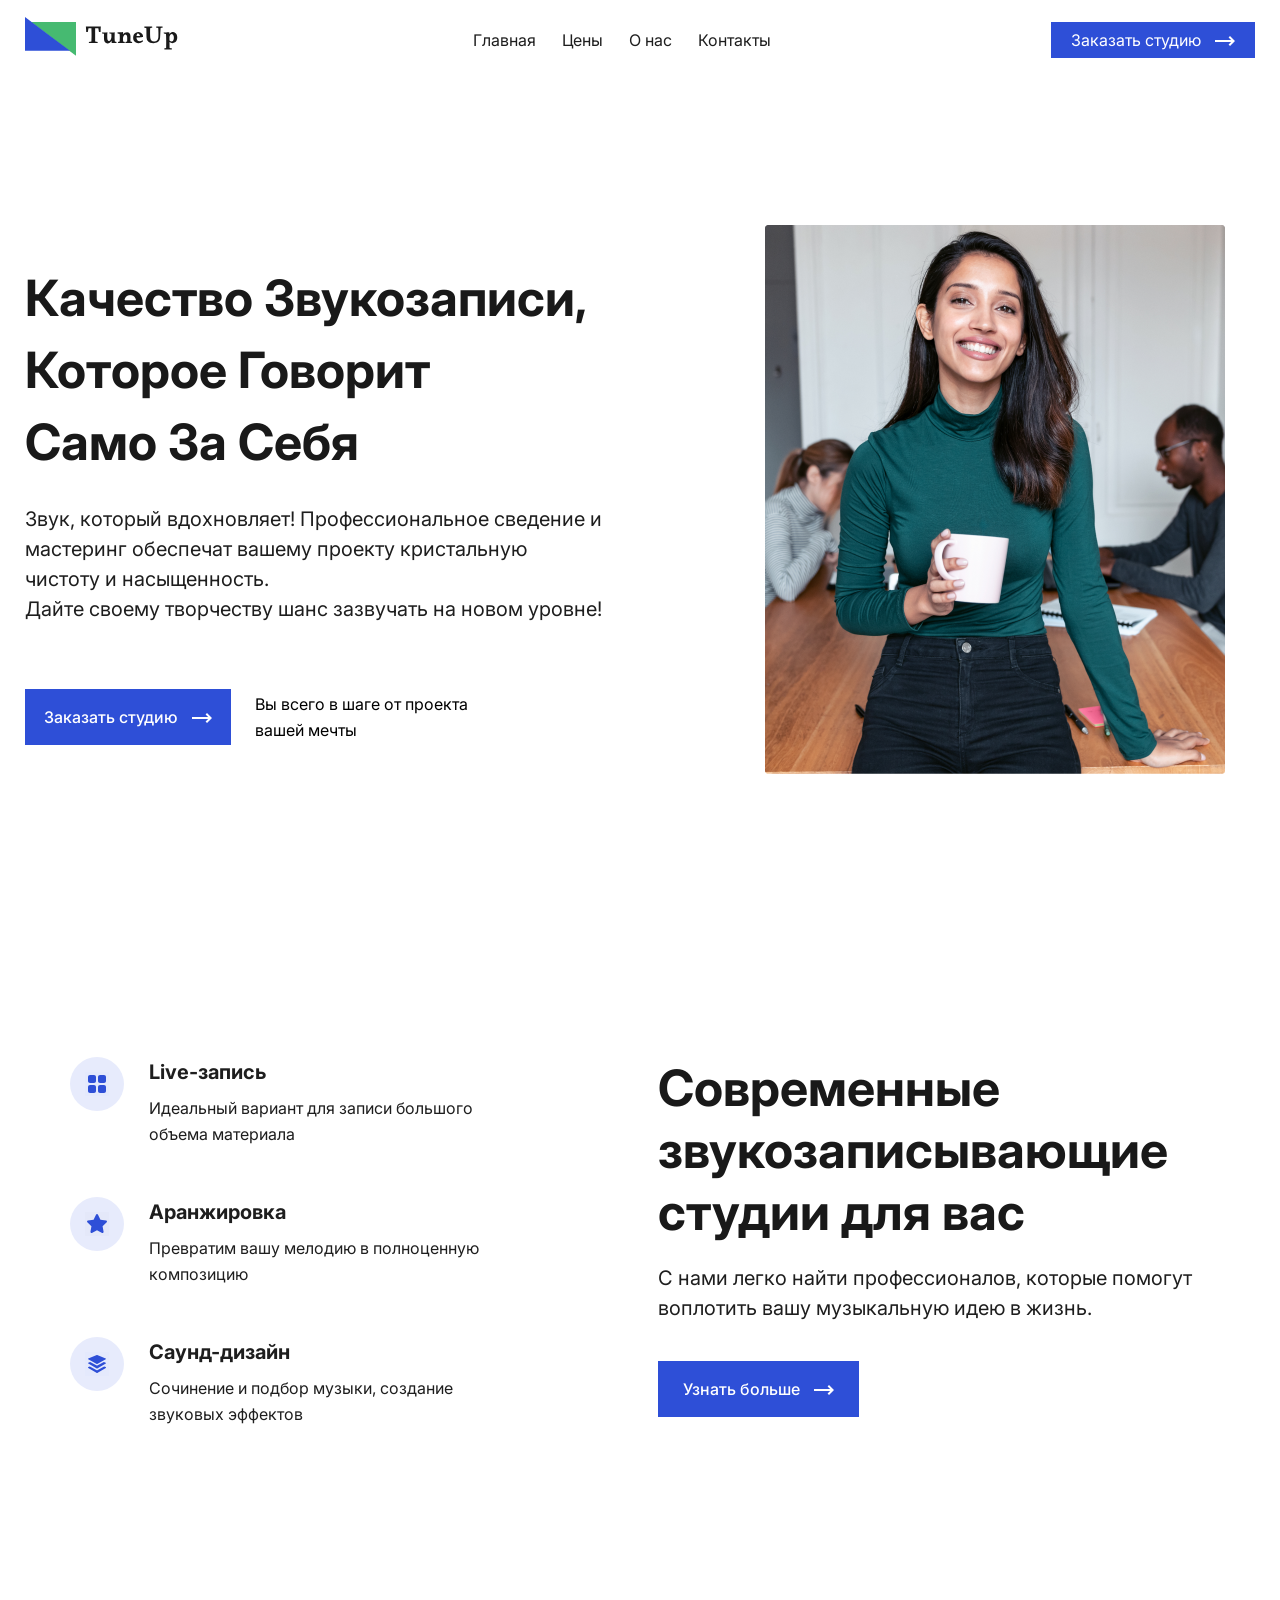
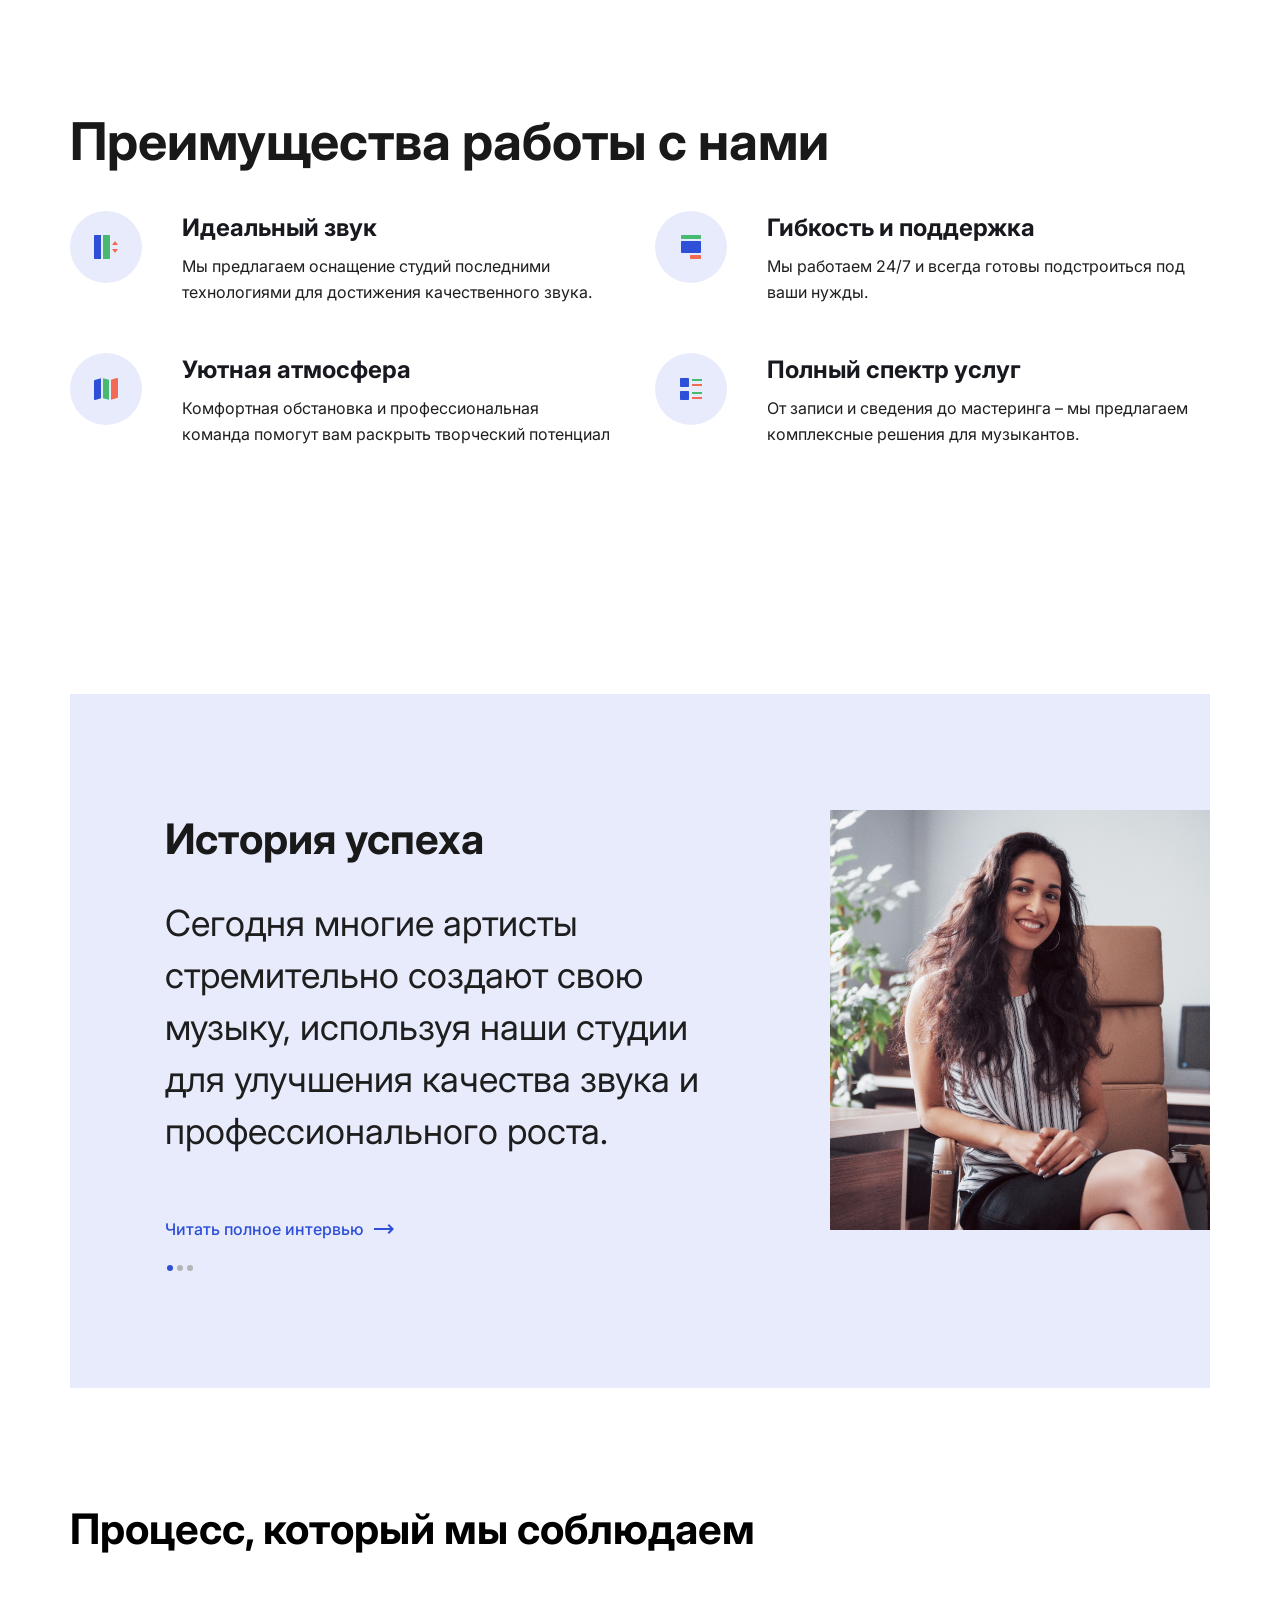
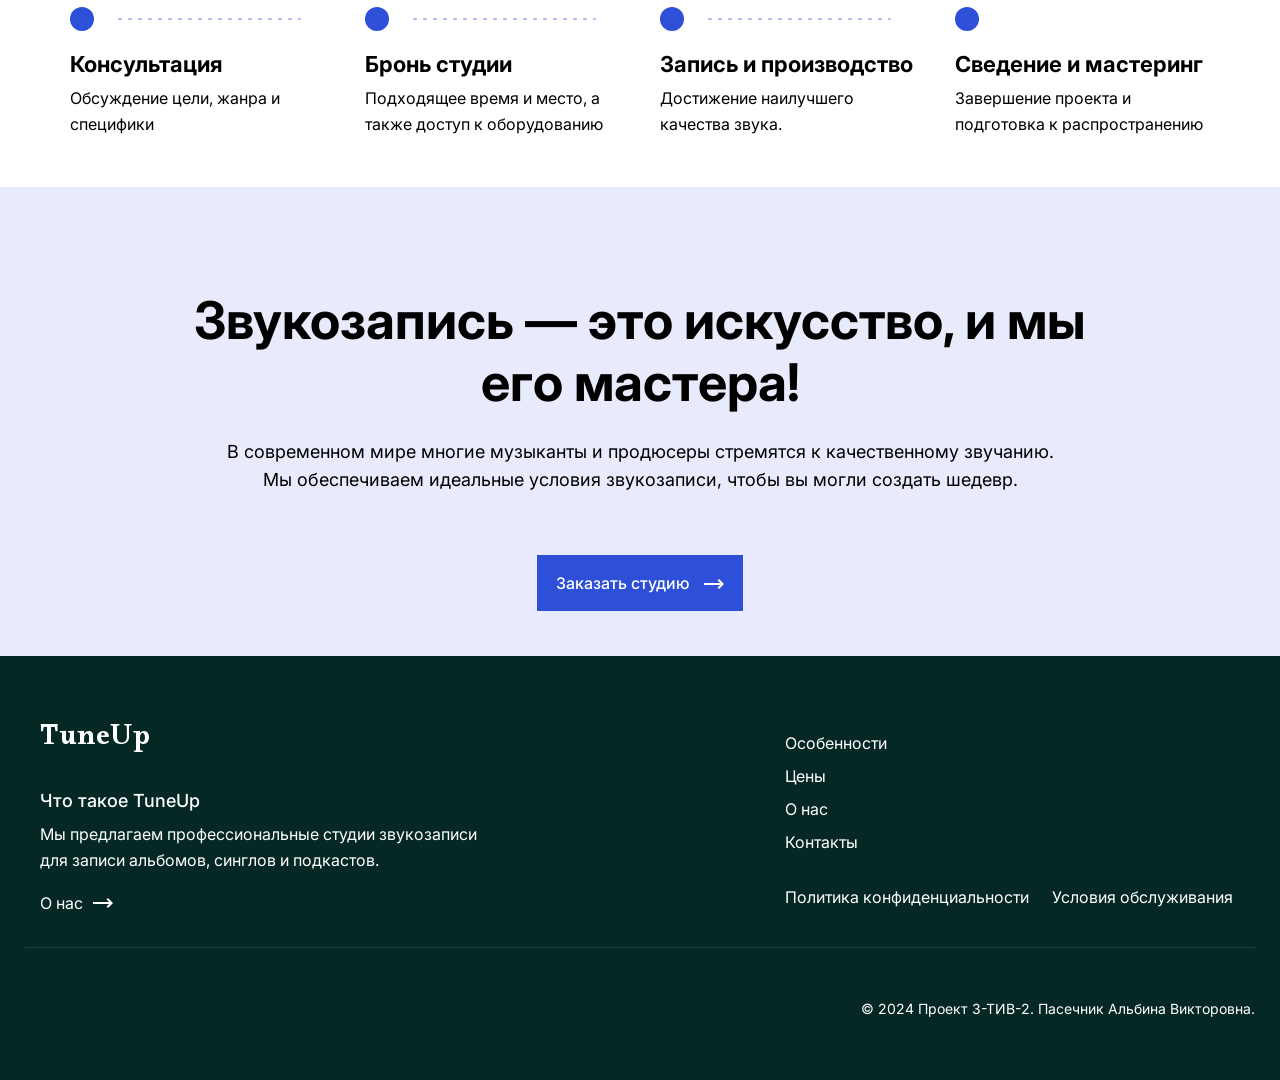
==== index.html @ cd6bf5fb "Add files via upload" ====
<!DOCTYPE html>
<html lang="ru">

<head>
    <meta charset="UTF-8">
    <meta name="viewport" content="width=device-with, initial-scale=1.0">
    <title>TuneUp - Современные звукозаписывающие студии</title>
    <link
        href="https://fonts.googleapis.com/css2?family=Inter:ital,opsz,wght@0,14..32,100..900;1,14..32,100..900&display=swap"
        rel="stylesheet">
    <link href="https://fonts.googleapis.com/css2?family=Alkalami&display=swap" rel="stylesheet">
    <link rel="stylesheet" href="css/reset.css">
    <link rel="stylesheet" href="css/slick.css">
    <link rel="stylesheet" href="css/style.css">

</head>

<body>
    <header id="header">
        <div class="container">
            <div class="header__top">
                <div class="logo">
                    <a href="main.html">
                        <img src="img/Logo.svg" alt="">
                    </a>
                </div>
                <nav class="menu">
                    <div class="menu__btn">
                        <span></span>
                    </div>
                    <ul class="menu__list">
                        <li><a href="main.html">Главная</a></li>
                        <li><a href="price.html">Цены</a></li>
                        <li><a href="about.html">О нас</a></li>
                        <li><a href="contacts.html">Контакты</a></li>
                    </ul>
                </nav>
                <div class="header-btn">
                    <a href="">Заказать студию</a>
                    <img src="img/long_right.svg" alt="">
                </div>
            </div>

            <div class="header__content">
                <div class="text-content">
                    <h1 class="header__content-title">Качество звукозаписи, <br /> которое говорит <br /> само за себя
                    </h1>
                    <p class="header__content-desc">Звук, который вдохновляет! Профессиональное сведение и мастеринг
                        обеспечат вашему проекту кристальную чистоту и насыщенность. <br /> Дайте своему творчеству шанс
                        зазвучать на новом уровне!</p>
                    <div class="btn-container">
                        <div class="header__content-btn">
                            <a href="">Заказать студию</a>
                            <img src="img/long_right.svg" alt="">
                        </div>
                        <p class="header__content-subdesc">Вы всего в шаге от проекта вашей мечты</p>
                    </div>
                </div>
                <div class="img-content">
                    <img src="img/Image main.png" alt="">
                </div>
            </div>
        </div>
    </header>
    <main>
        <section id="more">
            <div class="container">
                <div class="more__content">

                    <div class="more__content-list">
                        <div class="mc-item">
                            <div class="mc-icon">
                                <img src="img/live.svg" alt="">
                            </div>
                            <div class="mc-text">
                                <h3>Live-запись</h3>
                                <p>Идеальный вариант для записи большого объема материала</p>
                            </div>
                        </div>
                        <div class="mc-item">
                            <div class="mc-icon">
                                <img src="img/aranz.svg" alt="">
                            </div>
                            <div class="mc-text">
                                <h3>Аранжировка</h3>
                                <p>Превратим вашу мелодию в полноценную композицию </p>
                            </div>
                        </div>
                        <div class="mc-item">
                            <div class="mc-icon">
                                <img src="img/sound.svg" alt="">
                            </div>
                            <div class="mc-text">
                                <h3>Саунд-дизайн</h3>
                                <p>Сочинение и подбор музыки, создание звуковых эффектов</p>
                            </div>
                        </div>
                    </div>

                    <div class="mc-desc">
                        <h1>Современные звукозаписывающие студии для вас</h1>
                        <p>С нами легко найти профессионалов, которые помогут воплотить вашу музыкальную идею в жизнь.
                        </p>
                        <div class="mc-btn">
                            <a href="">Узнать больше</a>
                            <img src="img/long_right.svg" alt="">
                        </div>
                    </div>
                </div>
            </div>
        </section>
        <section id="features">
            <div class="container">
                <h1 class="features__title">Преимущества работы с нами</h1>
                <div class="features__container">
                    <div class="features-item">
                        <img src="img/Feature Icon with circle.svg" alt=""></img>
                        <div class="features-text">
                            <h3>Идеальный звук</h3>
                            <p>Мы предлагаем оснащение студий последними технологиями для достижения качественного
                                звука.
                            </p>
                        </div>
                    </div>
                    <div class="features-item">
                        <img src="img/Feature Icon with circle (2).svg" alt=""></img>
                        <div class="features-text">
                            <h3>Гибкость и поддержка</h3>
                            <p>Мы работаем 24/7 и всегда готовы подстроиться под ваши нужды.</p>
                        </div>
                    </div>
                    <div class="features-item">
                        <img src="img/Feature Icon with circle (1).svg" alt=""></img>
                        <div class="features-text">
                            <h3>Уютная атмосфера</h3>
                            <p>Комфортная обстановка и профессиональная команда помогут вам раскрыть творческий
                                потенциал
                            </p>
                        </div>
                    </div>
                    <div class="features-item">
                        <img src="img/Feature Icon with circle (3).svg" alt=""></img>
                        <div class="features-text">
                            <h3>Полный спектр услуг</h3>
                            <p>От записи и сведения до мастеринга – мы предлагаем комплексные решения для музыкантов.
                            </p>
                        </div>
                    </div>
                </div>
            </div>
        </section>
        <section id="case">
            <div class="container">
                <div class="case__content">
                    <div class="case-slider__item">
                        <div class="case-slider__item-content">
                            <div class="case-slider__item-info">
                                <h3 class="case-slider__title">История успеха</h3>
                                <p class="case-slider__text">Сегодня многие артисты стремительно создают свою музыку,
                                    используя наши студии для улучшения качества звука и профессионального роста.</p>
                                <div class="case-slider__link-box">
                                    <a href="" class="case-slider__link"> Читать полное интервью</a>
                                    <img class='case-slider__icon' src="img/long_right_blue.svg" alt="">
                                </div>
                            </div>
                            <div class="case-slider__item-photo">
                                <img src="img/case.png" alt="">
                            </div>
                        </div>
                    </div>
                    <div class="case-slider__item">
                        <div class="case-slider__item-content">
                            <div class="case-slider__item-info">
                                <h3 class="case-slider__title">История успеха</h3>
                                <p class="case-slider__text">Сегодня многие артисты стремительно создают свою музыку,
                                    используя наши студии для улучшения качества звука и профессионального роста.</p>
                                <div class="case-slider__link-box">
                                    <a href="" class="case-slider__link"> Читать полное интервью</a>
                                    <img src="img/long_right_blue.svg" alt="">
                                </div>
                            </div>
                            <div class="case-slider__item-photo">
                                <img src="img/case.png" alt="">
                            </div>
                        </div>
                    </div>
                    <div class="case-slider__item">
                        <div class="case-slider__item-content">
                            <div class="case-slider__item-info">
                                <h3 class="case-slider__title">История успеха</h3>
                                <p class="case-slider__text">Сегодня многие артисты стремительно создают свою музыку,
                                    используя наши студии для улучшения качества звука и профессионального роста.</p>
                                <div class="case-slider__link-box">
                                    <a href="" class="case-slider__link"> Читать полное интервью</a>
                                    <img src="img/long_right_blue.svg" alt="">
                                </div>
                            </div>
                            <div class="case-slider__item-photo">
                                <img src="img/case.png" alt="">
                            </div>
                        </div>
                    </div>
                </div>
            </div>
        </section>
        <section id="process">
            <div class="container">
                <h3 class="process__title">Процесс, который мы соблюдаем</h3>
                <div class="process__steps">
                    <div class="process__steps-item">
                        <div class="indicate">
                            <img src="img/Circle.svg" alt="">
                            <img class='ind-line' src="img/Line Indicator.svg" alt="">
                        </div>
                        <h3>Консультация</h3>
                        <p>Обсуждение цели, жанра и специфики</p>
                    </div>
                    <div class="process__steps-item">
                        <div class="indicate">
                            <img src="img/Circle.svg" alt="">
                            <img class='ind-line' src="img/Line Indicator.svg" alt="">
                        </div>
                        <h3>Бронь студии</h3>
                        <p>Подходящее время и место, а также доступ к оборудованию</p>
                    </div>
                    <div class="process__steps-item">
                        <div class="indicate">
                            <img src="img/Circle.svg" alt="">
                            <img class='ind-line' src="img/Line Indicator.svg" alt="">
                        </div>
                        <h3>Запись и производство</h3>
                        <p>Достижение наилучшего качества звука.</p>
                    </div>
                    <div class="process__steps-item">
                        <div class="indicate">
                            <img src="img/Circle.svg" alt="">
                        </div>
                        <h3>Сведение и мастеринг</h3>
                        <p>Завершение проекта и подготовка к распространению</p>
                    </div>
                </div>
            </div>
        </section>
        <section id="CTA">
            <div class="container">
                <div class="CTA__content">
                    <h3 class="CTA__title">Звукозапись — это искусство,
                        и мы его мастера! </h3>
                    <p class="CTA__info">В современном мире многие музыканты и продюсеры стремятся к качественному
                        звучанию. </br>Мы обеспечиваем идеальные условия звукозаписи, чтобы вы могли создать шедевр.</p>
                    <div class="CTA__btn">
                        <a href="">Заказать студию</a>
                        <img src="img/long_right.svg" alt="">
                    </div>
                </div>
            </div>
        </section>
    </main>
    <footer id="footer">
        <div class="container">
            <div class="footer-box">
                <div class="footer__column footer__info">
                    <div class="footer__logo">TuneUp </div>
                    <div class="footer__text">
                        <h3>Что такое TuneUp </h3>
                        <p>Мы предлагаем профессиональные студии звукозаписи для записи альбомов, синглов и подкастов.
                        </p>
                    </div>
                    <div class="footer__link">
                        <a href="about.html">
                            <p>О нас</p>
                        </a>
                        <img src="img/long_right.svg" alt="">

                    </div>
                </div>
                <div class="footer__column">
                    <div class="footer-list">
                        <ul>
                            <li><a href="#">Особенности</a></li>
                            <li><a href="price.html">Цены</a></li>
                            <li><a href="about.html">О нас</a></li>
                            <li><a href="contacts.html">Контакты </a></li>
                        </ul>
                    </div>
                    <div class="footer__legal">
                        <p class="footer-legal">Политика конфиденциальности</p>
                        <p>Условия обслуживания</p>
                    </div>
                </div>
            </div>
            <div class="down">
                © 2024 Проект 3-ТИВ-2. Пасечник Альбина Викторовна.
            </div>
        </div>
    </footer>
        <script src="https://ajax.googleapis.com/ajax/libs/jquery/3.6.4/jquery.min.js"></script>
        <script src="js/slick.min.js"></script>
        <script src="js/main.js"></script>
</body>

</html>
---- css/style.css ----
* {
    box-sizing: border-box;
}

body {
    font-family: "Inter", serif;
    font-size: 16px;
    line-height: 26px;
}

a {
    text-decoration: none;
    color: inherit;
}

.container {
    max-width: 1230px;
    margin: 0 auto;
}

.header__top {
    display: flex;
    justify-content: space-between;
    height: 80px;
    align-items: center;
}

.menu__list {
    display: flex;
}

.menu__list li+li {
    padding-left: 26px;
}

.menu__list a {
    color: #1E1E1E;
    font-weight: 400;
}

.menu__list a:hover {
    color: #2E4FD7;
    font-weight: 700;
}

.header-btn {
    font-weight: 400;
    color: #FFFFFF;
    background-color: #2E4FD7;
    padding: 5px 20px;
}

.header-btn a {
    margin-right: 10px;
}

.header__content {
    display: grid;
    grid-template-columns: 1fr 1fr;
    align-items: center;
    gap: 105px;
    padding: 145px 0;
}

.text-content {
    display: flex;
    flex-direction: column;
    justify-content: center;
    min-width: 635px;
}

.header__content-title {
    color: #191919;
    font-weight: 700;
    font-size: 50px;
    line-height: 72px;
    text-transform: capitalize;
    margin-bottom: 26px;
}

.header__content-desc {
    color: #1E1E1E;
    line-height: 30px;
    margin-bottom: 65px;
    font-size: 20px;
    max-width: 580px;
}

.btn-container {
    display: flex;
    align-items: center;
}

.header__content-btn {
    font-weight: 500;
    color: #FFFFFF;
    background-color: #2E4FD7;
    padding: 15px 19px;
    align-self: flex-start;
    margin-right: 24px;
}

.header__content-btn a {
    margin-right: 10px;
}

.header__content-subdesc {
    font-weight: 400;
    max-width: 215px;
}

.img-content img {
    max-width: 100%;
    height: auto;
}

.more__content {
    display: grid;
    grid-template-columns: 1fr 1.3fr;
    gap: 164px;
    padding: 131px 45px 152px 45px;
}

.more__content-list {
    display: flex;
    flex-direction: column;
    gap: 50px;
}

.mc-item {
    display: flex;
    gap: 25px;
}

.mc-icon {
    display: flex;
    align-items: flex-start;
    justify-content: center;
}

.mc-text h3 {
    font-weight: 700;
    font-size: 20px;
    margin-bottom: 8px;
    line-height: 30px;
    color: #1E1E1E;
}

.mc-text p {
    font-weight: 400;
    max-width: 330px;
    color: #1E1E1E;
}

.mc-desc h1 {
    font-size: 50px;
    font-weight: 700;
    line-height: 62px;
    margin-bottom: 20px;
    color: #191919;
}

.mc-desc p {
    font-size: 20px;
    font-weight: 400;
    line-height: 30px;
    margin-bottom: 38px;
    color: #1E1E1E;
}

.mc-btn {
    font-weight: 500;
    color: #FFFFFF;
    background-color: #2E4FD7;
    padding: 15px 25px;
    width: auto;
    max-width: fit-content;
}

.mc-btn a {
    margin-right: 10px;
}

.features__title {
    font-size: 52px;
    line-height: 62px;
    font-weight: 700;
    color: #191919;
    margin: 132px 0px 38px 45px;
}

.features__container {
    padding: 0 45px 132px;
    display: grid;
    grid-template-columns: repeat(2, 1fr);
    gap: 48px 30px;
}

.features-item {
    display: flex;
    align-items: start;
    gap: 40px;
    max-width: 540px;
}

.features-item h3 {
    font-weight: 700;
    font-size: 24px;
    line-height: 34px;
    margin-bottom: 8px;
    color: #18191F;
}

.features-item p {
    color: #1E1E1E;
}

.case__content {
    margin: 115px 45px;
    background-color: #E7EBFC;
}

.case-slider__item-content {
    display: flex;
    justify-content: space-between;
}

.case-slider__item-info {
    max-width: 588px;
    margin: 119px 47px 116px 95px;
}

.case-slider__title {
    font-size: 42px;
    font-weight: 700;
    line-height: 52px;
    color: #191919;
    margin-bottom: 32px;
}

.case-slider__text {
    font-size: 36px;
    line-height: 52px;
    color: #1E1E1E;
    margin-bottom: 59px;
}

.case-slider__link-box {
    display: flex;
    align-items: center;
    font-weight: 500;
    color: #2E4FD7;
    margin-bottom: 30px;
}

.case-slider__link {
    margin-right: 10px;
}

.case-slider__icon {
    width: 20px;
    height: 10px;
}

.case-slider__item-photo {
    margin-top: 116px;
}

.case-dots {
    list-style: none;
    position: absolute;
    display: flex;
    top: 80%;
    left: 8.5%;
}

.case-dots button {
    border: none;
    background-color: #B4B4B4;
    font-size: 0;
    padding: 0;
    width: 6px;
    height: 6px;
    border-radius: 4px;
    cursor: pointer;
    margin-right: 4px;
}

.case-dots .slick-active button {
    background-color: #2E4FD7;
}

.process__title {
    font-size: 42px;
    line-height: 52px;
    font-weight: 700;
    margin-bottom: 52px;
    margin-left: 45px;
}

.process__steps {
    display: flex;
    justify-content: space-between;
    align-items: center;
    gap: 30px;
    margin: 0 45px 50px 45px;
}

.process__steps-item h3 {
    font-size: 22px;
    line-height: 34px;
    font-weight: 700;
    margin-bottom: 52px;
    margin-bottom: 4px;
}

.process__steps-item p {
    max-width: 255px;
}

.indicate {
    display: flex;
    align-items: center;
    margin-bottom: 16px;
}

.ind-line {
    margin-left: 24px;
}

#CTA {
    background-color: #E7EBFC;
}

.CTA__content {
    padding: 103px 140px 45px 140px;
    display: grid;
}

.CTA__title {
    font-size: 52px;
    line-height: 62px;
    font-weight: 700;
    text-align: center;
    margin-bottom: 24px;
}

.CTA__info {
    font-size: 18px;
    line-height: 28px;
    text-align: center;
    margin-bottom: 61px;
}

.CTA__btn {
    font-weight: 500;
    color: #FFFFFF;
    background-color: #2E4FD7;
    padding: 15px 19px;
    width: auto;
    max-width: fit-content;
    margin: auto;
}

.CTA__btn a {
    margin-right: 10px;
}

#footer {
    background-color: #052825;
    color: #FFFFFF;
}

.footer-box {
    padding: 74px 15px 60px 15px;
    display: grid;
    grid-template-columns: 1fr 1fr;
    gap: 290px;
    position: relative;
}

.footer__column {
    margin-bottom: 22px;
}

.footer__info {
    max-width: 441px;
}

.footer__logo {
    font-family: "Alkalami", serif;
    font-weight: 400;
    font-size: 29px;
    line-height: 24px;
    margin-bottom: 33px;
}

.footer__text h3 {
    font-size: 18px;
    font-weight: 500;
    line-height: 28px;
    margin-bottom: 6px;
}

.footer__text p {
    margin-bottom: 17px;
}

.footer__link {
    display: flex;
    align-items: center;
}

.footer__link a {
    margin-right: 10px;
}

.footer-list li {
    list-style-type: none;
}

.footer-list li+li {
    margin-top: 7px;
}

.footer__legal {
    display: flex;
    margin-top: 29px;
}

.footer-legal {
    margin-right: 23px;
}

.footer-box::after {
    content: '';
    position: absolute;
    width: 100%;
    height: 1.4px;
    background-color: #fff;
    opacity: 10%;
    top: 85%;
}

.down {
    padding-bottom: 60px;
    font-size: 14px;
    line-height: 22px;
    display: flex;
    justify-content: flex-end;
}


#price {
    background-color: #052825;
    padding-bottom: 150px;
}

.price__title {
    display: flex;
    justify-content: center;
    padding-top: 122px;
}

.price__title h1 {
    font-size: 52px;
    line-height: 62px;
    font-weight: 700;
    text-align: center;
    color: #FFFFFF;
    max-width: 730px;
    left: 50%;
    margin-bottom: 53px;
}

.price__table {
    display: grid;
    grid-template-columns: 1fr 1fr 1fr;
    padding-bottom: 38px;
}

.price__table-item {
    background-color: #fff;
    margin: 0 30px 30px 0;
    padding: 40px 32px;
}

.table__item-title {
    font-size: 24px;
    font-weight: 700;
    line-height: 34px;
    color: #191919;
    margin-bottom: 12px;
}

.table__item-text {
    color: #191919;
    max-width: 286px;
    margin-bottom: 40px;
}

.text-marg {
    margin-bottom: 64px;
}

.price__item-link {
    display: flex;
    align-items: center;
}

.price__item-link a {
    color: #2E4FD7;
    font-size: 14px;
    font-weight: 500;
    line-height: 22px;
    margin-right: 8px;
}

.price__table-item img {
    margin-bottom: 50px;
}

.price__item-link img {
    margin: 0;
}

.price-btn {
    display: flex;
    justify-content: center;
}

.price-btn a {
    font-weight: 500;
    padding: 15px 10px 15px 25px;
    color: #FFFFFF;
}

.border-btn {
    padding: 15px 25px;
    border: 1px solid #fff;
}

#about__info {
    background-color: #E7EBFC;
}

.about__info-content {
    padding: 134px 0 99px;
}

.about__info-title {
    font-size: 50px;
    font-weight: 700;
    line-height: 72px;
    text-transform: capitalize;
    margin-bottom: 31px;
}

.about__info-text {
    font-size: 24px;
    line-height: 34px;
    font-style: italic;
    margin-bottom: 36px;
}

.about__info-signature {
    display: grid;
    grid-template-columns: auto 1fr;
    margin-bottom: 36px;
}

.about__info-signature img {
    margin-right: 24px;
}

.about__info-signature-name {
    font-size: 18px;
    line-height: 28px;
    font-weight: 500;
    margin-bottom: 7px;
    margin-top: 10px;
}

.about__info-signature-job {
    margin-bottom: 19px;
}

.about__info-btn {
    font-weight: 500;
    color: #FFFFFF;
    background-color: #2E4FD7;
    padding: 15px 25px;
    width: auto;
    max-width: fit-content;
}

.about__info-btn a {
    margin-right: 10px;
}

#numbers {
    background-color: #2E4FD7;
}

.numbers__content {
    padding: 71px 0 53px;
}

.numbers__content h1 {
    font-size: 42px;
    line-height: 52px;
    font-weight: 700;
    color: #FFFFFF;
    text-align: center;
    margin-bottom: 8px;
}

.numbers__content-text {
    font-size: 20px;
    line-height: 30px;
    color: #FFFFFF;
    text-align: center;
    margin-bottom: 45px;
}

.numbers__goals {
    display: flex;
    justify-content: space-between;
    align-items: center;
    position: relative;
}

.numbers__goals-item {
    text-align: center;
    color: #FFFFFF;
    position: relative;
}

.numbers__goals-item:not(:last-child)::after {
    content: '';
    position: absolute;
    top: 42%;
    right: -35%;
    transform: translateY(-50%);
    width: 1px;
    height: 82%;
    background-color: #fff;
}

.numbers__goals-item h2 {
    font-size: 52px;
    line-height: 62px;
    font-weight: 700;
}

.numbers__goals-item p {
    font-size: 18px;
    line-height: 28px;
}

.tour__content {
    margin: 100px 0;
    display: flex;
}

.tour__img {
    position: relative;
    margin-right: 164px;
}

.tour__img p {
    font-size: 20px;
    line-height: 30px;
    color: #FFFFFF;
    max-width: 214px;
    position: absolute;
    bottom: 0px;
    left: 0px;
    margin-left: 29px;
    margin-bottom: 31px;
}

.tour__text {
    max-width: 635px;
}

.tour__text h1 {
    font-size: 50px;
    line-height: 62px;
    font-weight: 700;
    margin-bottom: 30px;
}

.tour__text p {
    font-size: 20px;
    line-height: 30px;
    margin-bottom: 30px;
}

.tour__text-btn {
    display: flex;
    align-items: center;
}

.tour__text-btn img {
    margin-right: 14px;
}

.tour__text-btn-a {
    font-size: 18px;
    line-height: 28px;
}

.tools__container {
    margin: 127px 0;
    display: flex;
    justify-content: space-between;
}

.tools__table {
    display: grid;
    grid-template-columns: 1fr 1fr;
}

.tools__table-item {
    max-width: 255px;
    margin-right: 90px;
    margin-bottom: 60px;
}

.tools__table-icon {
    margin-bottom: 16px;
}

.tools__table-title {
    font-size: 20px;
    line-height: 30px;
    font-weight: 700;
    margin-bottom: 7px;
}

.command__content {
    margin-top: 100px;
    display: flex;
    justify-content: space-between;
    align-items: center;
}

.command__content h1 {
    font-size: 42px;
    line-height: 52px;
    font-weight: 700;
    max-width: 760px;
    margin-bottom: 50px;
}

.command__content-sub {
    font-size: 24px;
    line-height: 34px;
    color: #2E4FD7;
    margin-bottom: 24px;
}

.command__slider {
    display: flex;
    justify-content: space-between;
    margin-bottom: 100px;
}

.command__slider__item img {
    margin-bottom: 24px;
}

.command__slider__item-name {
    font-weight: 600;
    font-size: 24px;
    line-height: 34px;
    margin-bottom: 4px;
}

.command__slider__item-job {
    font-weight: 500;
    font-size: 20px;
    line-height: 30px;
}

.command__arrows {
    align-self: end;
    display: flex;
    margin-bottom: 50px;
}

.command-prev {
    margin-right: 15px;
}

.command-next {
    margin-right: 60px;
}

.review__content {
    margin: 115px 45px;
    background-color: #E7EBFC;
}

.review-slider__item-content {
    display: flex;
    justify-content: space-between;
}

.review-slider__item-info {
    max-width: 588px;
    margin: 119px 47px 116px 95px;
}

.review-slider__title {
    font-size: 42px;
    font-weight: 700;
    line-height: 52px;
    color: #191919;
    margin-bottom: 32px;
}

.review-slider__text {
    font-size: 36px;
    line-height: 52px;
    color: #1E1E1E;
    margin-bottom: 50px;
}

.review-slider__text-name {
    font-size: 36px;
    line-height: 52px;
    color: #1E1E1E;
    margin-bottom: 71px;
}

.review-slider__item-photo {
    margin-top: 116px;
}

.review-dots {
    list-style: none;
    position: absolute;
    display: flex;
    top: 80%;
    left: 8.5%;
}

.review-dots button {
    border: none;
    background-color: #B4B4B4;
    font-size: 0;
    padding: 0;
    width: 6px;
    height: 6px;
    border-radius: 4px;
    cursor: pointer;
    margin-right: 4px;
}

.review-dots .slick-active button {
    background-color: #2E4FD7;
}

#Tune-contacts {
    background-color: #E7EBFC;
    position: relative;
}

.Tune-contacts__content {
    padding: 109px 0 72px;
    max-width: 480px;
}

.Tune-contacts__content h1 {
    font-size: 55px;
    line-height: 72px;
    font-weight: 700;
    margin-bottom: 29px;
}

.Tune-contacts__content p {
    font-size: 20px;
    line-height: 32px;
    margin-bottom: 98px;
}

.Tune-contacts-btns {
    display: flex;
}

.Tune-contacts-btns a {
    padding: 15px 12px 18px;
}

.btn__one-text {
    font-size: 14px;
    font-weight: 600;
}

.btn__two-text {
    font-size: 14px;
    font-weight: 600;
}

.btn__one {
    background-color: #2E4FD7;
    color: #FFFFFF;
    margin-right: 30px;
}

.btn__two {
    background-color: #FFFFFF;
    color: #2E4FD7;
    border: solid;
    border-width: 1px;
    border-color: #2E4FD7;
}

.contacts__form {
    position: absolute;
    top: 125px;
    right: 26%;
    max-width: 487px;
    border: solid;
    border-width: 1px;
    border-color: #B4B4B4;
    padding: 36px 30px 26px;
    background-color: #fff;
}

.contacts__form__content h2 {
    font-size: 28px;
    font-weight: 600;
    margin-bottom: 10px;
}

.contacts__form__content p {
    font-size: 18px;
    line-height: 30px;
    color: #64626A;
    max-width: 427px;
    margin-bottom: 24px;
}

.contacts_form-text {
    display: flex;
    justify-content: space-between;
}

.contacts_form-text h3 {
    display: flex;
    font-weight: 500;
    margin-bottom: 11px;
}

.form-dot {
    color: #2E4FD7;
}

.contacts_form-text input {
    width: 204px;
    min-height: 52px;
    padding: 18px;
    border: solid;
    border-width: 1px;
    border-color: #b3b1b7;
    margin-bottom: 24px;
}

.contacts_form-text input::placeholder {
    font-size: 14px;
    color: #b3b1b7;
}

.contacts_form-group h3 {
    display: flex;
    font-weight: 500;
    margin-bottom: 11px;
}

.contacts_form-group select {
    width: 100%;
    min-height: 52px;
    padding: 18px;
    border: solid;
    border-width: 1px;
    border-color: #b3b1b7;
    margin-bottom: 24px;
    color: #b3b1b7;
    font-size: 14px;
}

.contacts_form-group select:hover {
    cursor: pointer;
}

.selected {
    display: none;
}

.contacts_form-message h3 {
    display: flex;
    font-weight: 500;
    margin-bottom: 11px;
}

.contacts_form-message textarea {
    min-width: 427px;
    min-height: 122px;
    padding: 18px;
    border: solid;
    border-width: 1px;
    border-color: #b3b1b7;
    margin-bottom: 28px;
    resize: vertical;
    font-size: 14px;
    font-family: "Inter", serif;
}

textarea::placeholder {
    color: #b3b1b7;
}

.contacts__btn {
    background-color: #2E4FD7;
    color: #FFFFFF;
    padding: 17px 0 19px;
    border: none;
    font-weight: 600;
    font-family: "Inter", serif;
    width: 100%;
}

#adress {
    margin-top: 221px;
    padding: 88px 0;
}

.adress__title {
    display: flex;
    justify-content: space-between;
    margin-bottom: 87px;
}

.adress__title h1 {
    font-size: 52px;
    line-height: 62px;
    font-weight: 700;
}

.adress__title p {
    color: #64626A;
    line-height: 30px;
    font-size: 20px;
    max-width: 476px;
    margin-right: 99px;
}

.adress__map {
    display: flex;
    justify-content: space-between;
}

.adress__map-text img {
    margin-bottom: 30px;
}

.adress__map-text h2 {
    font-size: 32px;
    line-height: 38px;
    font-weight: 700;
    margin-bottom: 10px;
}

.adress__map-text p {
    font-size: 20px;
    line-height: 30px;
    color: #1E1E1E;
    margin-bottom: 29px;
}

.adress__map-text a {
    color: #2E4FD7;
    font-size: 20px;
    font-weight: 600;
}

@media (max-width: 390px) {
    .logo {
        margin-left: 30px;
    }

    .menu__list {
        display: none;
        position: absolute;
        top: 85px;
        width: 100%;
        left: 0;
        text-align: center;
        background-color: #e9e9e9
    }

    .menu__list li+li {
        padding-left: 0;
    }

    .menu__list a {
        display: block;
        padding: 10px 0;

    }

    .header-btn {
        display: none;
    }

    .menu__btn {
        width: 35px;
        height: 20px;
        position: relative;
        margin-right: 30px;
    }

    .menu__btn span {
        position: absolute;
        width: 100%;
        height: 3px;
        background-color: #2E4FD7;
        top: 8px;
    }

    .menu__btn::after,
    .menu__btn::before {
        content: "";
        width: 100%;
        height: 3px;
        background-color: #2E4FD7;
        position: absolute;
    }

    .menu__btn::after {
        top: 0;
    }

    .menu__btn::before {
        bottom: 0;
    }

    .header__content {
        display: block;
        padding: 30px 0 0 34px;
    }

    .header__content-title {
        font-size: 32px;
        line-height: 40px;
        max-width: 322px;
        margin-bottom: 20px;
    }

    .header__content-desc {
        font-size: 15px;
        max-width: 322px;
        margin-bottom: 39px;
    }

    .btn-container {
        display: block;
    }

    .header__content-btn {
        text-align: center;
        max-width: 322px;
        ;
        margin: 0 0 5px 0;
    }

    .header__content-subdesc {
        text-align: center;
        max-width: 322px;
        font-size: 15px;
        margin-bottom: 20px;
    }

    .img-content img {
        max-width: 322px;
        max-height: 384px;
    }

    .text-content {
        min-width: 322px;
    }

    .more__content {
        grid-template-columns: repeat(1, 1fr);
        grid-template-rows: repeat(1, 1fr);
        grid-gap: 1px;
        padding: 88px 32px 0;
        max-width: 322px;
    }

    .more__content-list {
        margin-bottom: 39px;
    }

    .mc-desc h1 {
        font-size: 30px;
        line-height: 40px;
        margin-bottom: 16px;
    }

    .mc-desc p {
        font-size: 15px;
        margin-bottom: 30px;
    }

    .mc-btn {
        text-align: center;
        max-width: 322px;
    }

    .features__title {
        font-size: 30px;
        line-height: 40px;
        max-width: 322px;
        margin-top: 60px;
    }

    .features__container {
        grid-template-columns: repeat(1, 1fr);
        grid-template-rows: repeat(1, 1fr);
        grid-gap: 1px;
        padding: 0 32px;
        max-width: 322px;
    }

    .features-item img {
        width: 54px;
        height: 54px;
        margin-right: 0;
    }

    .features-text {
        min-width: 243px;
        margin-bottom: 25px;
    }

    .features-text h3 {
        font-size: 20px;
        line-height: 30px;
    }

    .features-text p {
        font-size: 14px;
    }

    .case__content {
        margin: 45px 32px;
    }

    .case-slider__item {
        max-width: 325px;
    }

    .case-slider__item-info {
        margin: 23px 20px 12px;
    }

    .case-slider__item-content {
        display: block;
        max-height: 708px;
    }

    .case-slider__title {
        font-size: 32px;
        margin-bottom: 18px;
        text-align: center;
    }

    .case-slider__text {
        font-size: 15px;
        line-height: 28px;
        margin-bottom: 26px;
    }

    .case-slider__link-box {
        margin: 0;
    }

    .case-slider__item-photo {
        width: 325px;
        height: 399px;
        margin: 0 0 40px;
    }

    .case-slider__item-photo img {
        object-fit: contain;
        width: 100%;
        height: 100%;
    }

    .case-slider__link-box {
        text-align: center;
    }

    .case-dots {
        top: 93%;
        left: 45.5%;
    }

    .process__title {
        font-size: 30px;
        line-height: 40px;
        margin-bottom: 26px;
        max-width: 322px;
    }

    .process__steps {
        max-width: 322px;
        display: block;
    }

    .process__steps-item p {
        margin-bottom: 16px;
    }

    .CTA__content {
        padding: 20px 32px 36px;
        ;
    }

    .CTA__title {
        font-size: 32px;
        line-height: 40px;
        margin-bottom: 24px;
    }

    .CTA__info {
        font-size: 15px;
        margin-bottom: 42px;
    }

    .CTA__btn {
        text-align: center;
        max-width: 327px;
        margin: 0;
    }

    .footer-box {
        display: block;
        padding: 40px 32px 18px;
    }

    .footer__logo {
        font-size: 24px;
        margin-bottom: 13px;
    }

    .footer__text h3 {
        font-size: 16px;
    }
    .footer__text p{
        font-size: 15px;
        margin-bottom: 18px;
    }
    .footer__link{
        margin-bottom: 36px;
    }
    .footer-list{
        font-size: 13px;
        margin-bottom: 18px;
    }
    .footer__legal{
        font-size: 10px;
        margin: 0;
        margin-bottom: 18px;
    }
    .footer-box::after{
        top: 95%;
        max-width: 327px;
    }
    .down{
        padding: 0;
        padding-bottom: 29px;
        font-size: 11px;
        margin: 0 32px;
    }
    #price{
        padding-bottom: 85px;
    }
    .price__title{
        padding-top: 39px;
    }
    .price__table {
        grid-template-columns: repeat(1, 1fr);
        grid-template-rows: repeat(1, 1fr);
        grid-gap: 1px;
    }
    .item-hide{
        display: none;
    }
    .price__title h1{
        margin-bottom: 40px;
        font-size: 32px;
        line-height: 40px;
    }
    .price__table-item{
        margin: 0 20px 39px;
    }
    .about__info-content{
        padding: 29px 32px 48px;
    }
    .about__info-title{
        font-size: 24px;
        line-height: 32px;
        max-width: 322px;
        text-transform:none;
        margin-bottom: 19px;
    }
    .about__info-text{
        font-size: 16px;
        margin-bottom: 26px;
    }
    .about__info-btn{
        text-align: center;
        max-width: 322px;
    }
    .numbers__content{
        padding: 43px 32px 10px;
    }
    .numbers__goals{
        display: block;
    }
    .numbers__content h1{
        font-size: 32px;
        line-height: 40px;
        margin-bottom: 8px;
    }
    .numbers__goals-item{
        margin-bottom: 43px;
    }
    .numbers__content-text{
        font-size: 16px;
        line-height: 30px;
        margin-bottom: 43px;
    }
    .tour__content{
        flex-direction: column-reverse;
        margin: 53px 32px 60px;
    }
    .tour__text h1{
        font-size: 32px;
        line-height: 40px;
        margin-bottom: 31px;
    }
    .tour__text-btn {
        justify-content: center;
        margin-bottom: 31px;
    }
    .tour__img{
        margin-right: 0;
    }
    .tour__img img{
        max-width: 283px;
        margin: 0 21px;
    }
    .tour__img p {
        margin-left: 50px;
        margin-bottom: 30px;
    }
    .tools-img{
        display: none;
    }
    .tools__container{
        margin: 69px 60px 31px;
    }
    .tools__table{
        grid-template-columns: repeat(1, 1fr);
    grid-template-rows: repeat(1, 1fr);
    grid-gap: 1px;
    }
    .tools__table-item{
        margin: 0;
        margin-bottom: 10px;
    }
    .command__content{
        margin: 21px 32px 30px;

    }
    .command__content-sub{
        font-size: 16px;
        margin-bottom: 13px;
    }
    .command__content h1{
        font-size: 24px;
        line-height: 32px;
    }
    .command__arrows{
        display: none;
    }
    .command__slider__item{
        opacity: 0.5;
        text-align: center;
    }
    .command__slider__item.slick-center{
        opacity: 1;
        text-align: center;
    }
    .review__content {
        margin: 45px 32px;
    }

    .review-slider__item {
        max-width: 325px;
    }

    .review-slider__item-info {
        margin: 23px 20px 12px;
    }

    .review-slider__item-content {
        display: block;
        max-height: 708px;
    }

    .review-slider__title {
        font-size: 24px;
        margin-bottom: 20px;
        text-align: center;
        line-height: 32px;
    }

    .review-slider__text {
        font-size: 16px;
        line-height: 28px;
        margin-bottom: 12px;
    }
    .review-slider__text-name{
        font-size: 16px;
        line-height: 28px;
        margin-bottom: 37px;
    }

    .review-slider__link-box {
        margin: 0;
    }

    .review-slider__item-photo {
        width: 325px;
        height: 399px;
        margin: 0 0 40px;
    }

    .review-slider__item-photo img {
        object-fit: contain;
        width: 100%;
        height: 100%;
    }

    .review-slider__link-box {
        text-align: center;
    }

    .review-dots {
        top: 93%;
        left: 45.5%;
    }
    #Tune-contacts{
        position: static;
    }
    .Tune-contacts__content{
        padding: 53px 34px 291px;
    }
    .Tune-contacts__content h1{
        font-size: 36px;
        line-height: 40px;
        max-width: 322px;
        margin-bottom: 16px;
    }
    .Tune-contacts__content p{
        font-size: 14px;
        line-height: 24px;
        margin-bottom: 29px;
    }
    .Tune-contacts-btns{
        flex-wrap: wrap;
    }
    .Tune-contacts-btns a{
        padding: 9px 25px;
    }
    .btn__one{
        width: 100%;
        margin-right: 0;
        margin-bottom: 11px;
    }
    .btn__two{
        width: 100%;
        margin-bottom: 53px;
    }
    .contacts__form{
        top: 495px;
        max-width: 355px;
        right: 5%;
        padding: 25px 21px;
    }
    .contacts__form__content h2{
        margin-bottom: 9px;
    }
    .contacts__form__content p{
        font-size: 15px;
    }
    .contacts_form-text input{
        width: 148px;
        margin-bottom: 20px;
    }
    .contacts_form-message textarea{
        min-width: 311px;
        margin-bottom: 26px;
    }
    #adress{
        margin-top: 412px;
        padding: 0 34px;
    }
    .adress__title{
        display: block;
        margin-bottom: 0;
    }
    .adress__map{
        display: block;
    }
    .adress__title h1{
        font-size: 40px;
        margin-bottom: 15px;
    }
    .adress__title p{
        font-size: 16px;
        margin-right: 0;
        margin-bottom: 34px;
    }
    .adress__map-text img{
        width: 322px;
    }
    .adress__map-text h2{
        font-size: 20px;
        margin-bottom: 0;
    }
    .adress__map-text p{
        font-size: 16px;
        margin-bottom: 15px;
    }
    .adress__map-text a{
        font-size: 16px;
    }
    .map img{
        max-width: 322px;
        margin-top: 69px;
        margin-bottom: 44px;
    }
}
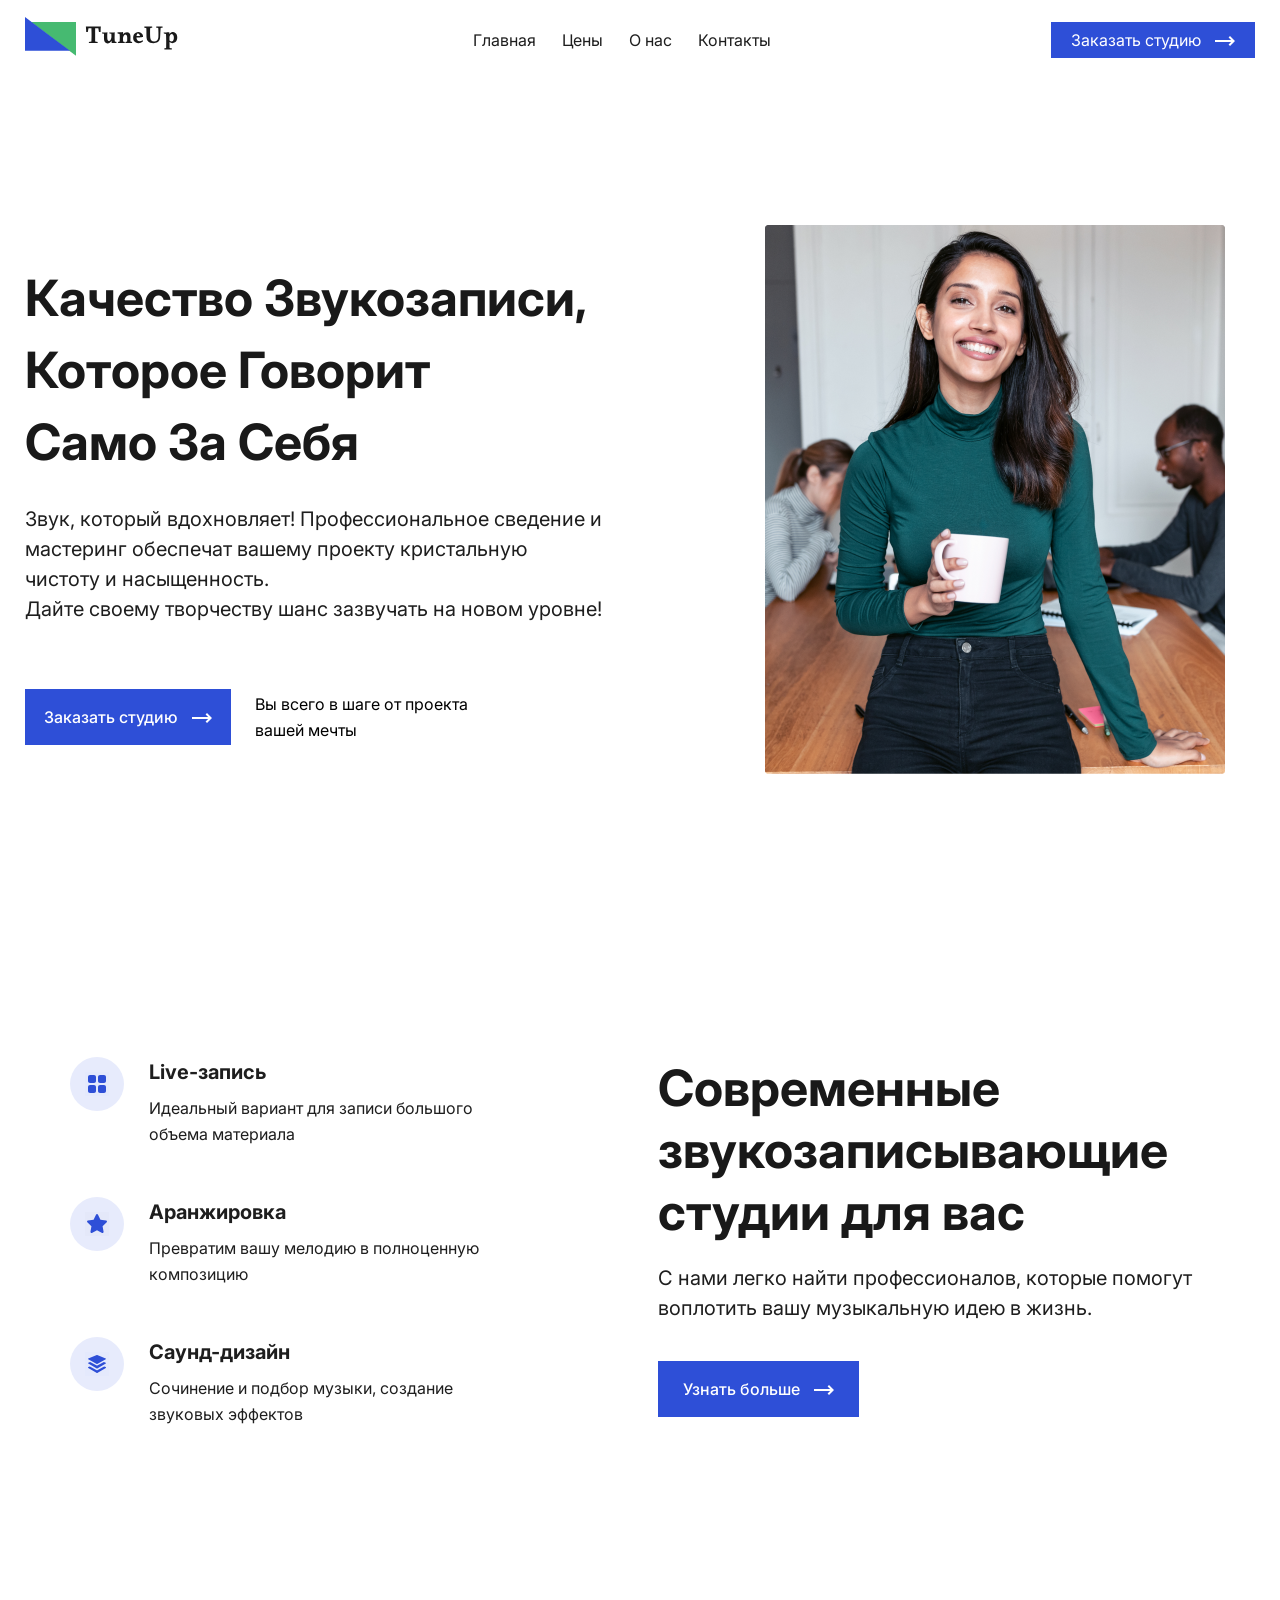
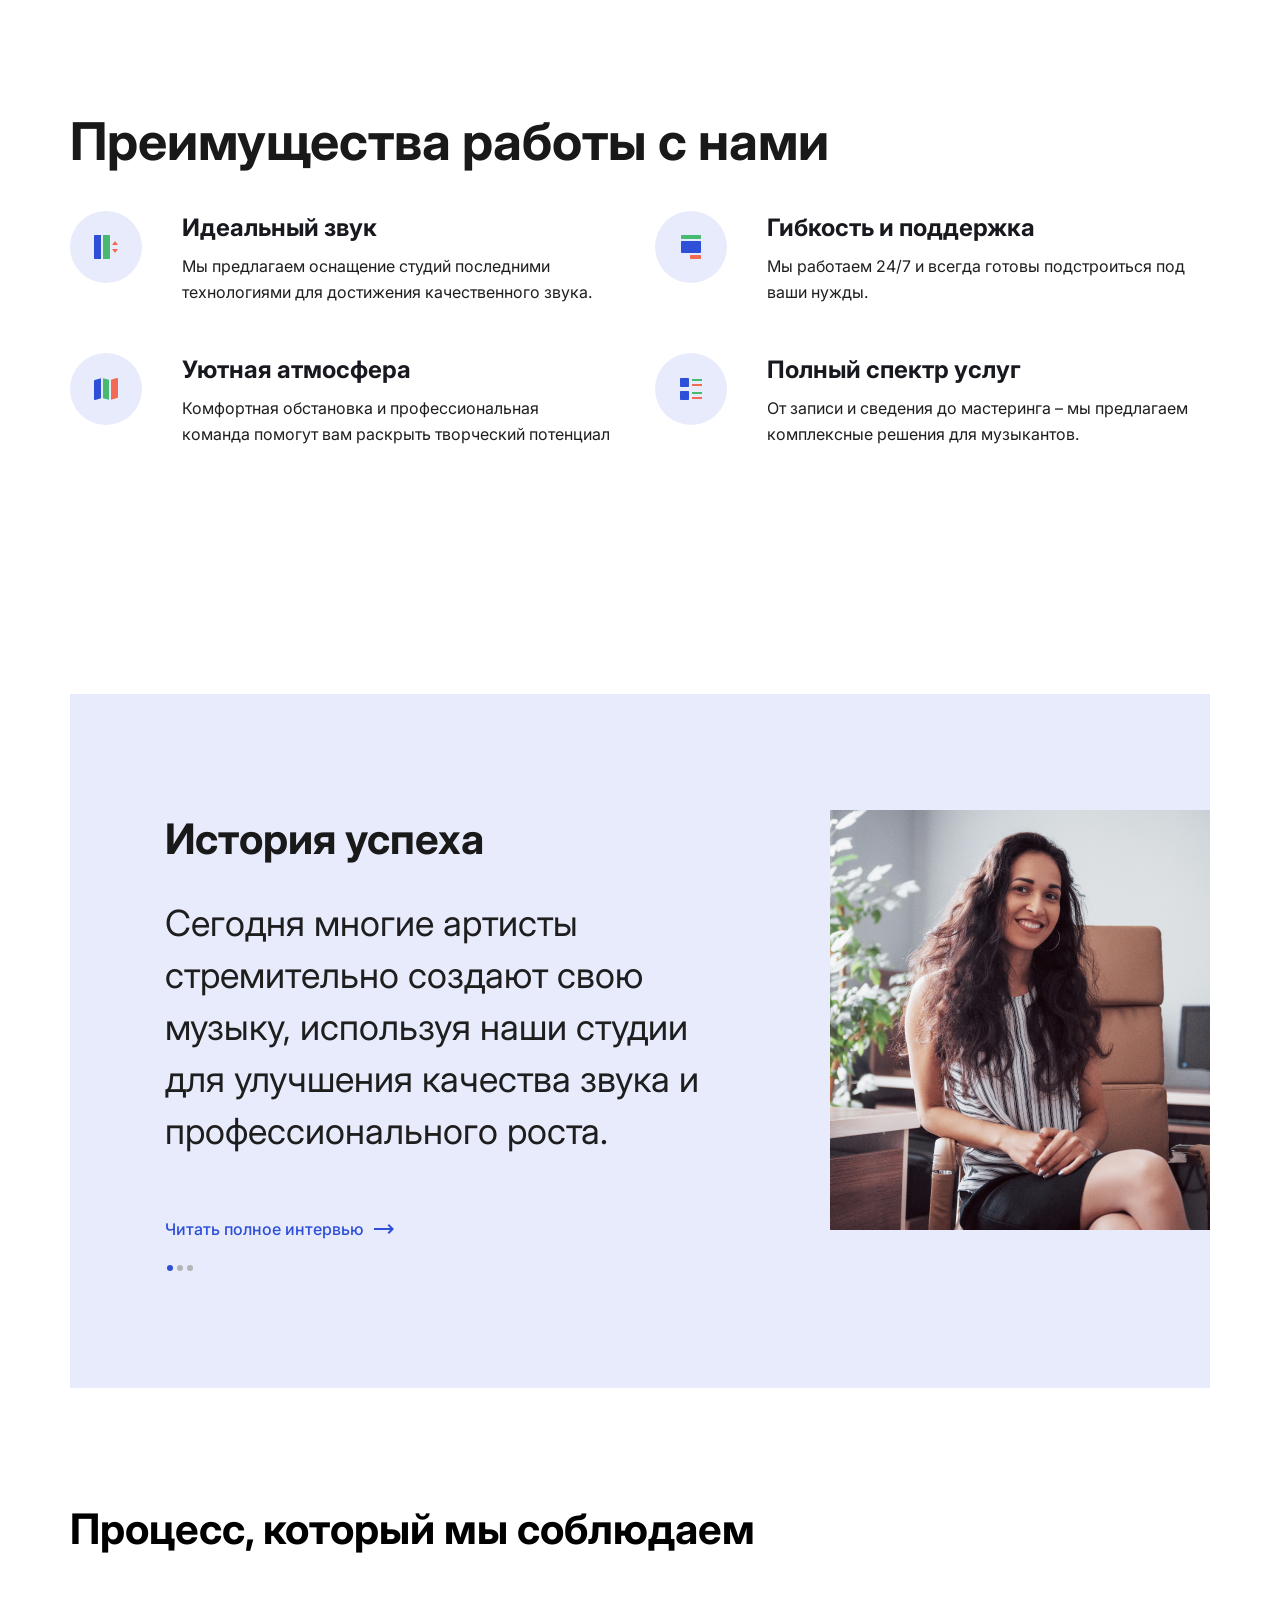
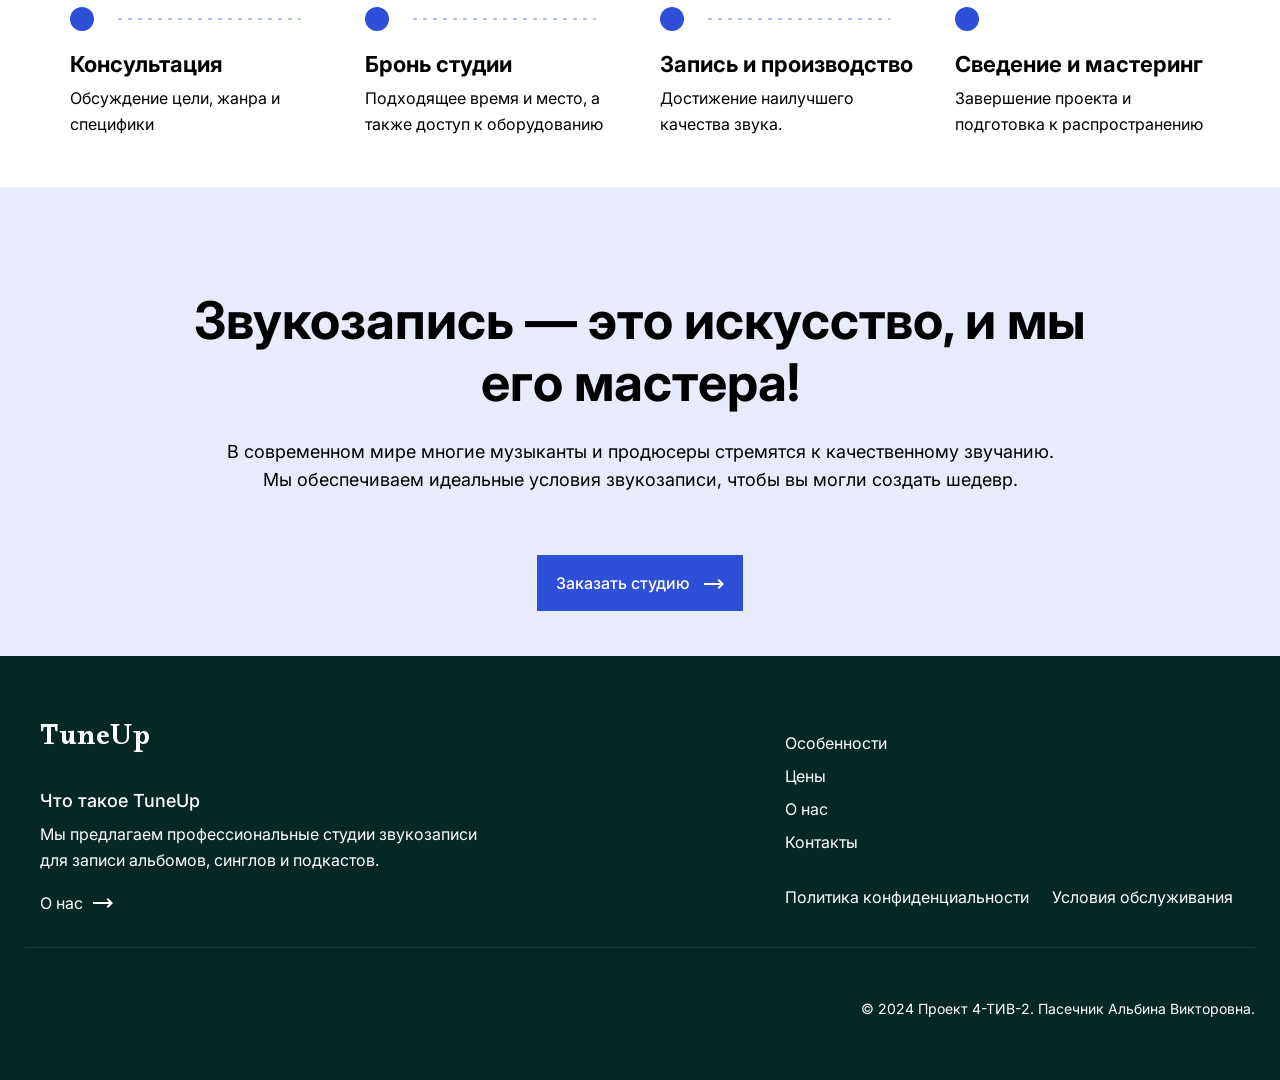
==== commit ebe325a0: "Update index.html" ====
--- a/index.html
+++ b/index.html
@@ -29,7 +29,7 @@
                         <span></span>
                     </div>
                     <ul class="menu__list">
-                        <li><a href="main.html">Главная</a></li>
+                        <li><a href="index.html">Главная</a></li>
                         <li><a href="price.html">Цены</a></li>
                         <li><a href="about.html">О нас</a></li>
                         <li><a href="contacts.html">Контакты</a></li>
@@ -290,7 +290,7 @@
                 </div>
             </div>
             <div class="down">
-                © 2024 Проект 3-ТИВ-2. Пасечник Альбина Викторовна.
+                © 2024 Проект 4-ТИВ-2. Пасечник Альбина Викторовна.
             </div>
         </div>
     </footer>
@@ -299,4 +299,4 @@
         <script src="js/main.js"></script>
 </body>
 
-</html>+</html>
